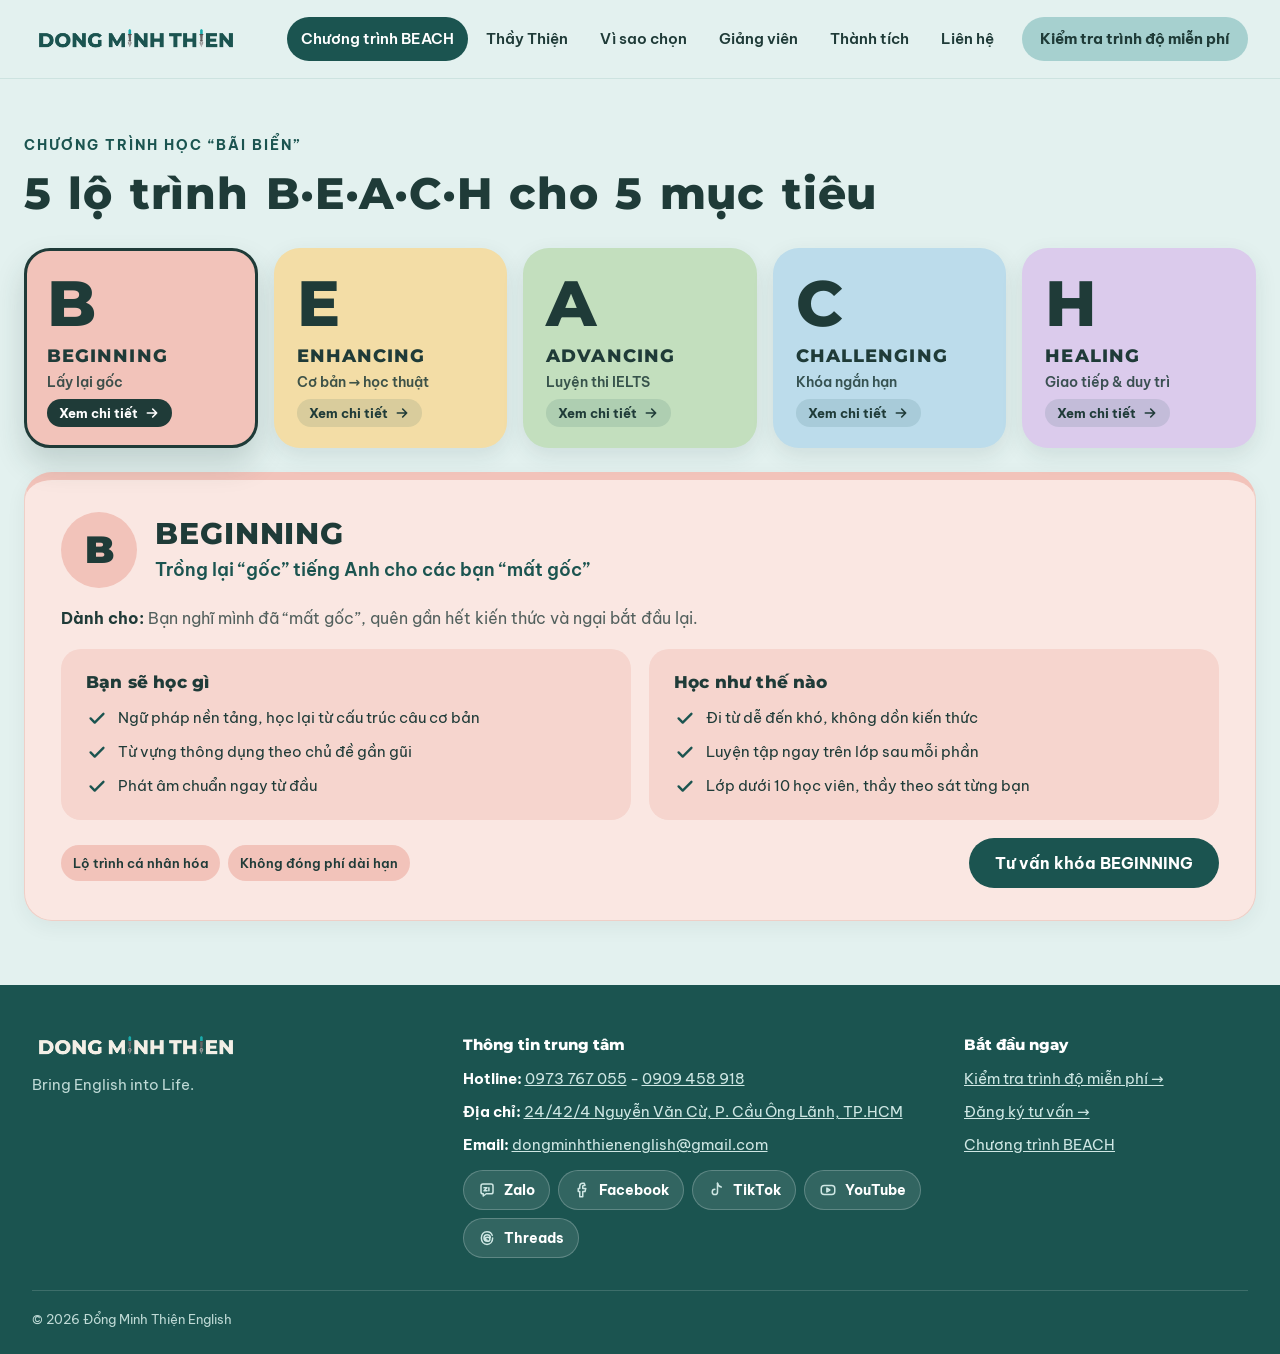
==== beach.html @ 9bae7d64 "Thành tích & Vì sao chọn: 2 màu BEACH (hồng số liệu, tím nội dung) Co-Authored-By: Claude Opus 5.5 <" ====
<!doctype html>
<html lang="vi">
<head>
<meta charset="utf-8">
<meta name="viewport" content="width=device-width, initial-scale=1">
<title>Chương trình BEACH – Đổng Minh Thiện English</title>
<meta name="description" content="5 lộ trình Beginning, Enhancing, Advancing, Challenging, Healing cho 5 mục tiêu học tiếng Anh khác nhau.">
<meta property="og:title" content="Chương trình BEACH – Đổng Minh Thiện English">
<meta property="og:description" content="5 lộ trình Beginning, Enhancing, Advancing, Challenging, Healing cho 5 mục tiêu học tiếng Anh khác nhau.">
<meta property="og:image" content="assets/img/thay-thien.png">
<link rel="icon" href="assets/img/favicon.png">
<link rel="stylesheet" href="assets/css/fonts.css?v=202611261212">
<link rel="stylesheet" href="assets/css/style.css?v=202611261212">
</head>
<body>
<div id="site-header"></div>
<main>
<section class="screen bg-light"><div class="container section" style="width:min(1280px,100% - 48px)">
<div class="section-head"><div><p class="eyebrow">Chương trình học “Bãi Biển”</p><h1 class="page-title">5 lộ trình B·E·A·C·H cho 5 mục tiêu</h1></div></div>
<div class="beach-app" id="beach-app"></div>
</div></section>
</main>
<div id="site-footer"></div>
<script src="assets/js/data.js?v=202611261212"></script>
<script src="assets/js/site.js?v=202611261212"></script>
</body>
</html>
---- assets/css/fonts.css ----
/* Phông chữ lưu ngay trong web (Montserrat + Be Vietnam Pro, có đủ bộ tiếng Việt) */
/* montserrat-vietnamese-700-normal */
@font-face {
  font-family: 'Montserrat';
  font-style: normal;
  font-display: swap;
  font-weight: 700;
  src: url(../fonts/montserrat-vietnamese-700-normal.woff2) format('woff2');
  unicode-range: U+0102-0103,U+0110-0111,U+0128-0129,U+0168-0169,U+01A0-01A1,U+01AF-01B0,U+0300-0301,U+0303-0304,U+0308-0309,U+0323,U+0329,U+1EA0-1EF9,U+20AB;
}
/* montserrat-latin-ext-700-normal */
@font-face {
  font-family: 'Montserrat';
  font-style: normal;
  font-display: swap;
  font-weight: 700;
  src: url(../fonts/montserrat-latin-ext-700-normal.woff2) format('woff2');
  unicode-range: U+0100-02BA,U+02BD-02C5,U+02C7-02CC,U+02CE-02D7,U+02DD-02FF,U+0304,U+0308,U+0329,U+1D00-1DBF,U+1E00-1E9F,U+1EF2-1EFF,U+2020,U+20A0-20AB,U+20AD-20C0,U+2113,U+2C60-2C7F,U+A720-A7FF;
}
/* montserrat-latin-700-normal */
@font-face {
  font-family: 'Montserrat';
  font-style: normal;
  font-display: swap;
  font-weight: 700;
  src: url(../fonts/montserrat-latin-700-normal.woff2) format('woff2');
  unicode-range: U+0000-00FF,U+0131,U+0152-0153,U+02BB-02BC,U+02C6,U+02DA,U+02DC,U+0304,U+0308,U+0329,U+2000-206F,U+20AC,U+2122,U+2191,U+2193,U+2212,U+2215,U+FEFF,U+FFFD;
}
/* montserrat-vietnamese-800-normal */
@font-face {
  font-family: 'Montserrat';
  font-style: normal;
  font-display: swap;
  font-weight: 800;
  src: url(../fonts/montserrat-vietnamese-800-normal.woff2) format('woff2');
  unicode-range: U+0102-0103,U+0110-0111,U+0128-0129,U+0168-0169,U+01A0-01A1,U+01AF-01B0,U+0300-0301,U+0303-0304,U+0308-0309,U+0323,U+0329,U+1EA0-1EF9,U+20AB;
}
/* montserrat-latin-ext-800-normal */
@font-face {
  font-family: 'Montserrat';
  font-style: normal;
  font-display: swap;
  font-weight: 800;
  src: url(../fonts/montserrat-latin-ext-800-normal.woff2) format('woff2');
  unicode-range: U+0100-02BA,U+02BD-02C5,U+02C7-02CC,U+02CE-02D7,U+02DD-02FF,U+0304,U+0308,U+0329,U+1D00-1DBF,U+1E00-1E9F,U+1EF2-1EFF,U+2020,U+20A0-20AB,U+20AD-20C0,U+2113,U+2C60-2C7F,U+A720-A7FF;
}
/* montserrat-latin-800-normal */
@font-face {
  font-family: 'Montserrat';
  font-style: normal;
  font-display: swap;
  font-weight: 800;
  src: url(../fonts/montserrat-latin-800-normal.woff2) format('woff2');
  unicode-range: U+0000-00FF,U+0131,U+0152-0153,U+02BB-02BC,U+02C6,U+02DA,U+02DC,U+0304,U+0308,U+0329,U+2000-206F,U+20AC,U+2122,U+2191,U+2193,U+2212,U+2215,U+FEFF,U+FFFD;
}
/* montserrat-vietnamese-900-normal */
@font-face {
  font-family: 'Montserrat';
  font-style: normal;
  font-display: swap;
  font-weight: 900;
  src: url(../fonts/montserrat-vietnamese-900-normal.woff2) format('woff2');
  unicode-range: U+0102-0103,U+0110-0111,U+0128-0129,U+0168-0169,U+01A0-01A1,U+01AF-01B0,U+0300-0301,U+0303-0304,U+0308-0309,U+0323,U+0329,U+1EA0-1EF9,U+20AB;
}
/* montserrat-latin-ext-900-normal */
@font-face {
  font-family: 'Montserrat';
  font-style: normal;
  font-display: swap;
  font-weight: 900;
  src: url(../fonts/montserrat-latin-ext-900-normal.woff2) format('woff2');
  unicode-range: U+0100-02BA,U+02BD-02C5,U+02C7-02CC,U+02CE-02D7,U+02DD-02FF,U+0304,U+0308,U+0329,U+1D00-1DBF,U+1E00-1E9F,U+1EF2-1EFF,U+2020,U+20A0-20AB,U+20AD-20C0,U+2113,U+2C60-2C7F,U+A720-A7FF;
}
/* montserrat-latin-900-normal */
@font-face {
  font-family: 'Montserrat';
  font-style: normal;
  font-display: swap;
  font-weight: 900;
  src: url(../fonts/montserrat-latin-900-normal.woff2) format('woff2');
  unicode-range: U+0000-00FF,U+0131,U+0152-0153,U+02BB-02BC,U+02C6,U+02DA,U+02DC,U+0304,U+0308,U+0329,U+2000-206F,U+20AC,U+2122,U+2191,U+2193,U+2212,U+2215,U+FEFF,U+FFFD;
}
/* be-vietnam-pro-vietnamese-400-normal */
@font-face {
  font-family: 'Be Vietnam Pro';
  font-style: normal;
  font-display: swap;
  font-weight: 400;
  src: url(../fonts/be-vietnam-pro-vietnamese-400-normal.woff2) format('woff2');
  unicode-range: U+0102-0103,U+0110-0111,U+0128-0129,U+0168-0169,U+01A0-01A1,U+01AF-01B0,U+0300-0301,U+0303-0304,U+0308-0309,U+0323,U+0329,U+1EA0-1EF9,U+20AB;
}
/* be-vietnam-pro-latin-ext-400-normal */
@font-face {
  font-family: 'Be Vietnam Pro';
  font-style: normal;
  font-display: swap;
  font-weight: 400;
  src: url(../fonts/be-vietnam-pro-latin-ext-400-normal.woff2) format('woff2');
  unicode-range: U+0100-02BA,U+02BD-02C5,U+02C7-02CC,U+02CE-02D7,U+02DD-02FF,U+0304,U+0308,U+0329,U+1D00-1DBF,U+1E00-1E9F,U+1EF2-1EFF,U+2020,U+20A0-20AB,U+20AD-20C0,U+2113,U+2C60-2C7F,U+A720-A7FF;
}
/* be-vietnam-pro-latin-400-normal */
@font-face {
  font-family: 'Be Vietnam Pro';
  font-style: normal;
  font-display: swap;
  font-weight: 400;
  src: url(../fonts/be-vietnam-pro-latin-400-normal.woff2) format('woff2');
  unicode-range: U+0000-00FF,U+0131,U+0152-0153,U+02BB-02BC,U+02C6,U+02DA,U+02DC,U+0304,U+0308,U+0329,U+2000-206F,U+20AC,U+2122,U+2191,U+2193,U+2212,U+2215,U+FEFF,U+FFFD;
}
/* be-vietnam-pro-vietnamese-500-normal */
@font-face {
  font-family: 'Be Vietnam Pro';
  font-style: normal;
  font-display: swap;
  font-weight: 500;
  src: url(../fonts/be-vietnam-pro-vietnamese-500-normal.woff2) format('woff2');
  unicode-range: U+0102-0103,U+0110-0111,U+0128-0129,U+0168-0169,U+01A0-01A1,U+01AF-01B0,U+0300-0301,U+0303-0304,U+0308-0309,U+0323,U+0329,U+1EA0-1EF9,U+20AB;
}
/* be-vietnam-pro-latin-ext-500-normal */
@font-face {
  font-family: 'Be Vietnam Pro';
  font-style: normal;
  font-display: swap;
  font-weight: 500;
  src: url(../fonts/be-vietnam-pro-latin-ext-500-normal.woff2) format('woff2');
  unicode-range: U+0100-02BA,U+02BD-02C5,U+02C7-02CC,U+02CE-02D7,U+02DD-02FF,U+0304,U+0308,U+0329,U+1D00-1DBF,U+1E00-1E9F,U+1EF2-1EFF,U+2020,U+20A0-20AB,U+20AD-20C0,U+2113,U+2C60-2C7F,U+A720-A7FF;
}
/* be-vietnam-pro-latin-500-normal */
@font-face {
  font-family: 'Be Vietnam Pro';
  font-style: normal;
  font-display: swap;
  font-weight: 500;
  src: url(../fonts/be-vietnam-pro-latin-500-normal.woff2) format('woff2');
  unicode-range: U+0000-00FF,U+0131,U+0152-0153,U+02BB-02BC,U+02C6,U+02DA,U+02DC,U+0304,U+0308,U+0329,U+2000-206F,U+20AC,U+2122,U+2191,U+2193,U+2212,U+2215,U+FEFF,U+FFFD;
}
/* be-vietnam-pro-vietnamese-600-normal */
@font-face {
  font-family: 'Be Vietnam Pro';
  font-style: normal;
  font-display: swap;
  font-weight: 600;
  src: url(../fonts/be-vietnam-pro-vietnamese-600-normal.woff2) format('woff2');
  unicode-range: U+0102-0103,U+0110-0111,U+0128-0129,U+0168-0169,U+01A0-01A1,U+01AF-01B0,U+0300-0301,U+0303-0304,U+0308-0309,U+0323,U+0329,U+1EA0-1EF9,U+20AB;
}
/* be-vietnam-pro-latin-ext-600-normal */
@font-face {
  font-family: 'Be Vietnam Pro';
  font-style: normal;
  font-display: swap;
  font-weight: 600;
  src: url(../fonts/be-vietnam-pro-latin-ext-600-normal.woff2) format('woff2');
  unicode-range: U+0100-02BA,U+02BD-02C5,U+02C7-02CC,U+02CE-02D7,U+02DD-02FF,U+0304,U+0308,U+0329,U+1D00-1DBF,U+1E00-1E9F,U+1EF2-1EFF,U+2020,U+20A0-20AB,U+20AD-20C0,U+2113,U+2C60-2C7F,U+A720-A7FF;
}
/* be-vietnam-pro-latin-600-normal */
@font-face {
  font-family: 'Be Vietnam Pro';
  font-style: normal;
  font-display: swap;
  font-weight: 600;
  src: url(../fonts/be-vietnam-pro-latin-600-normal.woff2) format('woff2');
  unicode-range: U+0000-00FF,U+0131,U+0152-0153,U+02BB-02BC,U+02C6,U+02DA,U+02DC,U+0304,U+0308,U+0329,U+2000-206F,U+20AC,U+2122,U+2191,U+2193,U+2212,U+2215,U+FEFF,U+FFFD;
}
/* be-vietnam-pro-vietnamese-700-normal */
@font-face {
  font-family: 'Be Vietnam Pro';
  font-style: normal;
  font-display: swap;
  font-weight: 700;
  src: url(../fonts/be-vietnam-pro-vietnamese-700-normal.woff2) format('woff2');
  unicode-range: U+0102-0103,U+0110-0111,U+0128-0129,U+0168-0169,U+01A0-01A1,U+01AF-01B0,U+0300-0301,U+0303-0304,U+0308-0309,U+0323,U+0329,U+1EA0-1EF9,U+20AB;
}
/* be-vietnam-pro-latin-ext-700-normal */
@font-face {
  font-family: 'Be Vietnam Pro';
  font-style: normal;
  font-display: swap;
  font-weight: 700;
  src: url(../fonts/be-vietnam-pro-latin-ext-700-normal.woff2) format('woff2');
  unicode-range: U+0100-02BA,U+02BD-02C5,U+02C7-02CC,U+02CE-02D7,U+02DD-02FF,U+0304,U+0308,U+0329,U+1D00-1DBF,U+1E00-1E9F,U+1EF2-1EFF,U+2020,U+20A0-20AB,U+20AD-20C0,U+2113,U+2C60-2C7F,U+A720-A7FF;
}
/* be-vietnam-pro-latin-700-normal */
@font-face {
  font-family: 'Be Vietnam Pro';
  font-style: normal;
  font-display: swap;
  font-weight: 700;
  src: url(../fonts/be-vietnam-pro-latin-700-normal.woff2) format('woff2');
  unicode-range: U+0000-00FF,U+0131,U+0152-0153,U+02BB-02BC,U+02C6,U+02DA,U+02DC,U+0304,U+0308,U+0329,U+2000-206F,U+20AC,U+2122,U+2191,U+2193,U+2212,U+2215,U+FEFF,U+FFFD;
}
---- assets/css/style.css ----
:root {
  --dark: #1B5450;
  --dark-2: #0F3633;
  --mint: #A6D0CF;
  --mint-2: #BCDDDC;
  --light: #E6F2F1;
  --bg: #E3F1EF;
  --bg-2: #D3E9E6;
  --ink: #1F4542;
  --card: #CBE5E2;
  --card-2: #B8DBD7;
  --muted: #3D5856;
  --line: #A9CFCB;
  --ok: #1E7A4F;
  --no: #B4442F;
  --b: #BFE3E1; --e: #9AD0CD; --a: #6FB5B2; --c: #2F7D79; --h: #1B5450;
  --radius: 24px;
  --head: 'Montserrat', system-ui, sans-serif;
  --body: 'Be Vietnam Pro', system-ui, sans-serif;
}
* { box-sizing: border-box; }
html { scroll-behavior: smooth; }
body { margin: 0; font-family: var(--body); color: var(--ink); background: var(--bg); line-height: 1.55; -webkit-font-smoothing: antialiased; }
img { max-width: 100%; display: block; }
a { color: var(--dark); }
a:hover { color: var(--dark-2); }
h1, h2, h3 { font-family: var(--head); line-height: 1.25; margin: 0; text-wrap: balance; letter-spacing: .01em; }
p { margin: 0; text-wrap: pretty; }
.container { width: min(1440px, 100% - 64px); margin-inline: auto; }
.muted { color: var(--muted); }
.ink { color: var(--ink); }
.eyebrow { font-size: 14px; font-weight: 700; letter-spacing: 2px; text-transform: uppercase; color: var(--dark); margin: 0 0 10px; }
.page-title { font-weight: 800; font-size: clamp(30px, 3.6vw, 44px); letter-spacing: .02em; word-spacing: .06em; line-height: 1.22; }
.ico { width: 22px; height: 22px; flex: 0 0 22px; fill: none; stroke: var(--dark); stroke-width: 2.6; stroke-linecap: round; stroke-linejoin: round; }
:focus-visible { outline: 3px solid var(--dark); outline-offset: 3px; }

/* Buttons */
.btn { display: inline-flex; align-items: center; justify-content: center; min-height: 50px; padding: 0 26px; border-radius: 999px; font-weight: 700; font-size: 16px; text-decoration: none; white-space: nowrap; transition: transform .15s, background .15s; }
.btn:hover { transform: translateY(-2px); }
.btn-dark { background: var(--dark); color: #fff; }
.btn-dark:hover { background: var(--dark-2); color: #fff; }
.btn-outline { background: var(--card); color: var(--ink); box-shadow: inset 0 0 0 2px var(--dark); }
.btn-mint { background: var(--mint); color: var(--ink); }
.btn-row { display: flex; flex-wrap: wrap; gap: 12px; }

/* Header */
.site-header { position: sticky; top: 0; z-index: 50; background: rgba(227,241,239,.94); backdrop-filter: blur(8px); border-bottom: 1px solid #CDE3E0; }
.header-row { min-height: 78px; display: flex; align-items: center; justify-content: space-between; gap: 20px; }
.brand img { height: 26px; width: auto; }
.main-nav { display: flex; align-items: center; gap: 4px; font-size: 15px; font-weight: 600; }
.main-nav a { color: var(--ink); text-decoration: none; padding: 10px 14px; border-radius: 999px; min-height: 44px; display: inline-flex; align-items: center; }
.main-nav a:hover { background: var(--card); }
.main-nav a.active { background: var(--dark); color: #fff; }
.main-nav .nav-cta { margin-left: 10px; min-height: 44px; padding: 0 18px; font-size: 15px; }
.main-nav .nav-cta:hover { background: var(--mint-2); }
.menu-toggle { display: none; width: 48px; height: 48px; border: 0; border-radius: 12px; background: var(--card); cursor: pointer; }
.menu-toggle svg { width: 24px; height: 24px; margin: auto; fill: none; stroke: var(--ink); stroke-width: 2.4; stroke-linecap: round; }

/* Page section that fills the screen on desktop */
.screen { min-height: calc(100vh - 79px); display: flex; }
.section { padding: 56px 0 64px; }
.bg-light { background: var(--bg); }
.section-head { display: flex; flex-wrap: wrap; align-items: flex-end; justify-content: space-between; gap: 20px; margin-bottom: 28px; }

/* Hero */
.hero { display: grid; grid-template-columns: minmax(0, 1.25fr) minmax(0, 1fr); width: 100%; }
.hero-text { padding: 56px 40px 48px max(24px, calc((100vw - 1440px) / 2)); display: flex; flex-direction: column; justify-content: center; gap: 22px; }
.pill { align-self: flex-start; background: var(--card); color: var(--dark); border-radius: 999px; padding: 8px 16px; font-size: 14px; font-weight: 700; }
.hero h1 { font-weight: 800; font-size: clamp(42px, 5.6vw, 72px); line-height: 1.14; letter-spacing: .02em; word-spacing: .06em; }
.hero h1 mark { background: var(--mint); color: var(--dark); border-radius: 16px; padding: 0 14px; }
.hero-sub { font-size: clamp(18px, 1.8vw, 22px); font-weight: 600; }
.hero-lead { font-size: 17px; color: var(--muted); max-width: 580px; }
.stats { display: grid; grid-template-columns: repeat(4, minmax(0, 1fr)); gap: 20px; padding-top: 22px; border-top: 1px solid #C3DEDA; }
.stat { display: flex; flex-direction: column; gap: 4px; }
.stat-value { font-family: var(--head); font-weight: 800; font-size: 32px; color: var(--dark); letter-spacing: .02em; line-height: 1.15; }
.stat-label { font-size: 13px; color: var(--muted); line-height: 1.4; }
.beach-chips { display: flex; flex-wrap: wrap; align-items: center; gap: 10px; font-size: 14px; font-weight: 600; color: var(--muted); }
.beach-chips a { width: 44px; height: 44px; border-radius: 50%; display: flex; align-items: center; justify-content: center; font-family: var(--head); font-weight: 800; font-size: 19px; text-decoration: none; color: var(--ink); }

.photo-panel { position: relative; background: var(--mint); overflow: hidden; min-height: 560px; }
.photo-panel .circle { position: absolute; left: 50%; top: 12%; width: min(460px, 80%); aspect-ratio: 1; transform: translateX(-50%); border-radius: 50%; background: var(--mint-2); }
.photo-panel .person { position: absolute; left: 50%; bottom: 0; transform: translateX(-46%); height: 88%; width: auto; max-width: none; }
.badge { position: absolute; background: var(--card); border-radius: 16px; padding: 12px 16px; box-shadow: 0 12px 28px rgba(27,84,80,.18); display: flex; flex-direction: column; gap: 2px; max-width: 230px; }
.badge strong { font-family: var(--head); font-weight: 800; font-size: 16px; }
.badge span { font-size: 13px; color: var(--muted); line-height: 1.35; }
.badge.tl { left: 24px; top: 40px; } .badge.bl { left: 24px; bottom: 120px; }
.badge.tr { right: 24px; top: 34%; } .badge.br { right: 24px; bottom: 48px; }
.tag-dark { position: absolute; left: 28px; top: 32px; background: var(--dark); color: #fff; border-radius: 999px; padding: 10px 18px; font-family: var(--head); font-weight: 800; font-size: 15px; letter-spacing: 1px; }

/* BEACH colors */
.b-B .letter, .letter.b-B, .beach-chips .b-B { background: var(--b); color: var(--ink); }
.b-E .letter, .letter.b-E, .beach-chips .b-E { background: var(--e); color: var(--ink); }
.b-A .letter, .letter.b-A, .beach-chips .b-A { background: var(--a); color: var(--ink); }
.b-C .letter, .letter.b-C, .beach-chips .b-C { background: var(--c); color: #fff; }
.b-H .letter, .letter.b-H, .beach-chips .b-H { background: var(--h); color: #fff; }

/* BEACH page */
.beach-app { display: grid; grid-template-columns: 420px minmax(0, 1fr); gap: 24px; align-items: start; }
.beach-tabs { display: flex; flex-direction: column; gap: 10px; }
.beach-tab { display: flex; align-items: center; gap: 16px; width: 100%; min-height: 92px; padding: 14px 20px 14px 14px; border: 0; border-radius: 999px; background: var(--card); cursor: pointer; font-family: inherit; text-align: left; transition: background .15s, transform .15s; }
.beach-tab:hover { transform: translateX(4px); }
.beach-tab[aria-selected="true"] { background: var(--dark); transform: translateX(8px); box-shadow: 0 10px 24px rgba(27,84,80,.25); }
.beach-tab[aria-selected="true"] .tab-name { color: #fff; }
.beach-tab[aria-selected="true"] .tab-desc { color: #D5ECEA; }
.letter { width: 56px; height: 56px; flex: 0 0 56px; border-radius: 50%; border: 4px solid #fff; display: flex; align-items: center; justify-content: center; font-family: var(--head); font-weight: 900; font-size: 26px; }
.letter.big { width: 76px; height: 76px; flex-basis: 76px; font-size: 38px; border: 0; }
.tab-text { display: flex; flex-direction: column; gap: 3px; }
.tab-name { font-family: var(--head); font-weight: 800; font-size: 19px; letter-spacing: .5px; color: var(--ink); }
.tab-desc { font-size: 13.5px; line-height: 1.35; color: var(--muted); }
.beach-panel { background: var(--card); border-radius: 28px; padding: 32px 36px; display: flex; flex-direction: column; gap: 18px; box-shadow: 0 14px 36px rgba(27,84,80,.10); }
.panel-head { display: flex; align-items: center; gap: 18px; }
.panel-head h2 { font-weight: 800; font-size: 30px; letter-spacing: .03em; line-height: 1.2; }
.panel-desc { font-size: 18px; font-weight: 600; color: var(--dark); margin-top: 4px; }
.panel-cols { display: grid; grid-template-columns: repeat(2, minmax(0, 1fr)); gap: 18px; }
.panel-box { background: var(--light); border-radius: 20px; padding: 22px 24px; }
.panel-box h3 { font-weight: 800; font-size: 17px; margin-bottom: 14px; }
.checks { margin: 0; padding: 0; list-style: none; display: flex; flex-direction: column; gap: 12px; }
.checks li { display: flex; gap: 10px; font-size: 15px; line-height: 1.45; }
.panel-foot { display: flex; flex-wrap: wrap; align-items: center; justify-content: space-between; gap: 14px; }
.chips { display: flex; flex-wrap: wrap; gap: 8px; font-size: 13px; font-weight: 600; }
.chips span { background: var(--light); border-radius: 999px; padding: 8px 12px; }

/* Teacher page */
.split { display: grid; grid-template-columns: minmax(0, 0.9fr) minmax(0, 1.3fr); width: 100%; }
.split-text { padding: 48px max(24px, calc((100vw - 1440px) / 2)) 48px 56px; display: flex; flex-direction: column; justify-content: center; gap: 20px; }
.split-text h1 { font-weight: 800; font-size: clamp(38px, 4.2vw, 54px); letter-spacing: .02em; word-spacing: .06em; line-height: 1.18; }
.tiles { display: grid; grid-template-columns: repeat(3, minmax(0, 1fr)); gap: 14px; }
.tile { background: var(--card); border-radius: 18px; padding: 18px 20px; }
.tile b { display: block; font-family: var(--head); font-weight: 800; font-size: 30px; color: var(--dark); letter-spacing: .02em; line-height: 1.15; }
.tile span { font-size: 13px; color: var(--muted); }
.checks.two { display: grid; grid-template-columns: repeat(2, minmax(0, 1fr)); gap: 12px 28px; }

/* Why page */
.why-grid { display: grid; grid-template-columns: 360px minmax(0, 1fr) 400px; gap: 24px; align-items: start; }
.stat-cards { display: grid; grid-template-columns: repeat(2, minmax(0, 1fr)); gap: 14px; }
.stat-cards .stat { background: var(--card); border-radius: 20px; padding: 20px; gap: 8px; }
.stat-cards .stat-value { align-self: flex-start; background: var(--mint); border-radius: 12px; padding: 2px 14px; font-size: 28px; }
.stat-cards .stat-label { font-size: 13.5px; }
.card { background: var(--card); border-radius: var(--radius); padding: 28px 30px; }
.card-title { font-family: var(--head); font-weight: 900; font-size: 20px; }
.scl { margin: 18px 0 0; padding: 0; list-style: none; display: flex; flex-direction: column; gap: 18px; }
.scl li { display: flex; gap: 14px; }
.num { flex: 0 0 36px; height: 36px; border-radius: 50%; background: var(--mint); color: var(--dark); display: flex; align-items: center; justify-content: center; font-family: var(--head); font-weight: 900; }
.scl h3 { font-weight: 800; font-size: 17px; margin-bottom: 4px; }
.scl p { font-size: 14.5px; color: var(--muted); }
.compare { width: 100%; border-collapse: collapse; }
.compare caption { text-align: left; font-family: var(--head); font-weight: 900; font-size: 20px; padding-bottom: 6px; }
.compare th, .compare td { padding: 13px 0; border-bottom: 1px solid var(--line); }
.compare th { text-align: left; font-weight: 500; font-size: 15px; }
.compare td { text-align: right; }
.compare td svg { width: 24px; height: 24px; display: inline-block; vertical-align: middle; fill: none; stroke-width: 2.6; stroke-linecap: round; stroke-linejoin: round; }
.compare .yes svg { stroke: var(--ok); } .compare .no svg { stroke: var(--no); }
.compare .val { font-family: var(--head); font-weight: 900; font-size: 18px; color: var(--dark); }
.sr { position: absolute; width: 1px; height: 1px; overflow: hidden; clip: rect(0 0 0 0); white-space: nowrap; }

/* Teachers page */
.teachers { display: grid; grid-template-columns: minmax(0, 1.45fr) minmax(0, 1fr); gap: 24px; }
.teacher { background: var(--card); border-radius: 28px; overflow: hidden; display: flex; }
.teacher-photo { flex: 0 0 280px; position: relative; background: var(--mint); min-height: 460px; overflow: hidden; }
.teacher-photo img { position: absolute; left: 50%; bottom: 0; transform: translateX(-46%); height: 95%; width: auto; max-width: none; }
.teacher-body { padding: 30px 32px; display: flex; flex-direction: column; gap: 14px; }
.teacher-body h2 { font-weight: 800; font-size: 28px; letter-spacing: .02em; line-height: 1.2; }
.role { align-self: flex-start; border-radius: 999px; padding: 6px 14px; font-size: 13px; font-weight: 700; }
.role.main { background: var(--dark); color: #fff; } .role.sub { background: var(--light); color: var(--dark); }
.teacher.simple { flex-direction: column; padding: 30px 32px; gap: 14px; }
.avatar-lg { width: 132px; height: 132px; border-radius: 50%; background: var(--mint); display: flex; align-items: center; justify-content: center; font-family: var(--head); font-weight: 900; font-size: 40px; color: var(--dark); }

/* Students */
.highlights { display: flex; flex-wrap: wrap; gap: 12px; }
.highlight { display: flex; align-items: center; gap: 12px; background: var(--card); border-radius: 18px; padding: 12px 18px; }
.highlight b { font-family: var(--head); font-weight: 900; font-size: 30px; color: var(--dark); }
.highlight span { font-size: 13.5px; color: var(--muted); max-width: 190px; line-height: 1.35; }
.students { margin: 0; padding: 0; list-style: none; display: grid; grid-template-columns: repeat(5, minmax(0, 1fr)); gap: 18px; }
.student { background: var(--card); border-radius: 22px; padding: 20px; display: flex; flex-direction: column; gap: 8px; box-shadow: 0 8px 22px rgba(27,84,80,.08); }
.student-top { display: flex; align-items: center; justify-content: space-between; margin-bottom: 6px; }
.avatar { width: 46px; height: 46px; border-radius: 50%; background: var(--light); color: var(--dark); display: flex; align-items: center; justify-content: center; font-family: var(--head); font-weight: 800; font-size: 15px; }
.score { background: var(--dark); color: #fff; border-radius: 12px; padding: 4px 12px; font-family: var(--head); font-weight: 900; font-size: 24px; display: flex; align-items: baseline; gap: 6px; }
.score small { font-size: 11px; letter-spacing: 1px; font-weight: 700; opacity: .8; }
.student h3 { font-weight: 800; font-size: 16.5px; line-height: 1.25; }
.student p { font-size: 13.5px; color: var(--muted); line-height: 1.4; }

/* Contact */
.contact { display: grid; grid-template-columns: minmax(0, 1fr) minmax(0, 0.9fr); width: 100%; }
.contact-info { padding: 48px 56px 48px max(24px, calc((100vw - 1440px) / 2)); display: flex; flex-direction: column; justify-content: center; gap: 26px; }
.contact-list { margin: 0; padding: 0; list-style: none; display: flex; flex-direction: column; gap: 20px; font-style: normal; }
.contact-list li { display: flex; align-items: center; gap: 16px; }
.contact-ico { flex: 0 0 48px; height: 48px; border-radius: 14px; background: var(--card); box-shadow: 0 6px 16px rgba(27,84,80,.10); display: flex; align-items: center; justify-content: center; }
.contact-ico svg { width: 24px; height: 24px; fill: none; stroke: var(--dark); stroke-width: 2; stroke-linecap: round; stroke-linejoin: round; }
.contact-label { font-size: 13px; font-weight: 700; letter-spacing: 1px; text-transform: uppercase; color: var(--muted); }
.contact-value { font-size: 17px; font-weight: 600; }
.contact-value a { color: var(--ink); }
.contact-cta { background: var(--dark); color: #fff; padding: 48px max(24px, calc((100vw - 1440px) / 2)) 48px 56px; display: flex; flex-direction: column; justify-content: center; gap: 18px; }
.slogan { font-family: var(--head); font-weight: 800; font-size: 38px; line-height: 1.18; letter-spacing: .02em; }
.skills { display: flex; flex-wrap: wrap; gap: 8px; }
.skills span { background: rgba(255,255,255,.14); border-radius: 999px; padding: 7px 14px; font-size: 13.5px; font-weight: 600; }
.cta-card { border-radius: 22px; padding: 22px 24px; display: flex; flex-wrap: wrap; align-items: center; justify-content: space-between; gap: 16px; color: var(--ink); }
.cta-card.white { background: var(--card); } .cta-card.mint { background: var(--mint); }
.cta-card strong { font-family: var(--head); font-weight: 800; font-size: 19px; display: block; }
.cta-card span { font-size: 14px; color: var(--muted); }

/* Footer */
.site-footer { background: var(--bg-2); border-top: 1px solid #C3DEDA; padding: 48px 0 24px; font-size: 15px; }
.footer-grid { display: grid; grid-template-columns: 1.1fr 1.3fr 0.8fr; gap: 40px; }
.footer-logo { height: 26px; width: auto; margin-bottom: 14px; }
.site-footer address, .footer-links { font-style: normal; display: flex; flex-direction: column; gap: 10px; }
.site-footer strong { font-family: var(--head); font-weight: 800; }
.copyright { margin-top: 32px; padding-top: 18px; border-top: 1px solid #C3DEDA; font-size: 13px; color: var(--muted); }

/* ---------- Responsive ---------- */
@media (max-width: 1180px) {
  .main-nav { display: none; position: absolute; left: 0; right: 0; top: 100%; background: var(--bg); flex-direction: column; align-items: stretch; padding: 12px 24px 20px; border-bottom: 1px solid var(--line); box-shadow: 0 12px 24px rgba(0,0,0,.06); }
  .main-nav.open { display: flex; }
  .main-nav .nav-cta { margin: 8px 0 0; }
  .menu-toggle { display: flex; }
  .why-grid { grid-template-columns: 1fr 1fr; }
  .why-grid .stat-cards { grid-column: 1 / -1; grid-template-columns: repeat(4, minmax(0, 1fr)); }
  .students { grid-template-columns: repeat(3, minmax(0, 1fr)); }
}
@media (max-width: 900px) {
  .screen { min-height: 0; }
  .hero, .split, .contact { grid-template-columns: 1fr; }
  .hero-text, .split-text, .contact-info, .contact-cta { padding: 40px 24px; }
  .photo-panel { min-height: 480px; }
  .split .photo-panel { order: -1; }
  .stats { grid-template-columns: repeat(2, minmax(0, 1fr)); }
  .beach-app { grid-template-columns: 1fr; }
  .beach-tabs { flex-direction: row; overflow-x: auto; padding-bottom: 6px; }
  .beach-tab { flex: 0 0 auto; width: auto; min-height: 64px; padding: 8px 18px 8px 8px; }
  .beach-tab:hover, .beach-tab[aria-selected="true"] { transform: none; }
  .tab-desc { display: none; }
  .panel-cols, .checks.two, .teachers, .why-grid { grid-template-columns: 1fr; }
  .why-grid .stat-cards { grid-template-columns: repeat(2, minmax(0, 1fr)); }
  .teacher { flex-direction: column; }
  .teacher-photo { flex-basis: auto; min-height: 380px; }
  .footer-grid { grid-template-columns: 1fr; }
  .students { grid-template-columns: repeat(2, minmax(0, 1fr)); }
}
@media (max-width: 520px) {
  .badge { display: none; }
  .badge.tl { display: flex; }
  .tiles { grid-template-columns: 1fr 1fr 1fr; gap: 8px; }
  .tile b { font-size: 24px; }
  .beach-panel { padding: 24px 20px; }
  .students { grid-template-columns: 1fr; }
  .slogan { font-size: 32px; }
}
@media (prefers-reduced-motion: reduce) { * { transition: none !important; scroll-behavior: auto !important; } }
.contact-value, .site-footer address, .site-footer a { overflow-wrap: anywhere; }

/* Nền xanh nhạt có điểm nhấn nhẹ */
.hero-text, .split-text, .contact-info { background: radial-gradient(circle at 15% 20%, rgba(255,255,255,.65), rgba(255,255,255,0) 45%), var(--bg); }
.student, .beach-tab, .card, .highlight, .stat-cards .stat, .teacher { box-shadow: 0 8px 22px rgba(27,84,80,.08); }

/* ---------- BEACH: 5 khối màu ---------- */
:root { --cB: #F2C3BA; --cE: #F3DDA6; --cA: #C3DFBE; --cC: #BCDCEB; --cH: #DBCBEC; }
.b-B .letter, .letter.b-B, .beach-chips .b-B { background: var(--cB); color: var(--ink); }
.b-E .letter, .letter.b-E, .beach-chips .b-E { background: var(--cE); color: var(--ink); }
.b-A .letter, .letter.b-A, .beach-chips .b-A { background: var(--cA); color: var(--ink); }
.b-C .letter, .letter.b-C, .beach-chips .b-C { background: var(--cC); color: var(--ink); }
.b-H .letter, .letter.b-H, .beach-chips .b-H { background: var(--cH); color: var(--ink); }
.beach-app { display: flex; flex-direction: column; gap: 24px; }
.beach-cards { display: grid; grid-template-columns: repeat(5, minmax(0, 1fr)); gap: 16px; }
.beach-card { position: relative; display: flex; flex-direction: column; align-items: flex-start; gap: 6px; min-height: 190px; padding: 20px 20px 18px; border: 3px solid transparent; border-radius: 26px; cursor: pointer; font-family: inherit; text-align: left; color: var(--ink); box-shadow: 0 10px 24px rgba(27,84,80,.12); transition: transform .18s, box-shadow .18s, border-color .18s; }
.beach-card.b-B { background: var(--cB); } .beach-card.b-E { background: var(--cE); } .beach-card.b-A { background: var(--cA); } .beach-card.b-C { background: var(--cC); } .beach-card.b-H { background: var(--cH); }
.beach-card:hover { transform: translateY(-6px); box-shadow: 0 18px 32px rgba(27,84,80,.20); }
.beach-card[aria-selected="true"] { border-color: var(--ink); transform: translateY(-6px); box-shadow: 0 18px 32px rgba(27,84,80,.25); }
.bc-letter { font-family: var(--head); font-weight: 800; font-size: 64px; line-height: 1; }
.bc-name { font-family: var(--head); font-weight: 800; font-size: 18px; letter-spacing: .06em; margin-top: 4px; }
.bc-short { font-size: 14px; font-weight: 600; opacity: .85; }
.bc-more { margin-top: auto; display: inline-flex; align-items: center; gap: 6px; background: rgba(255,255,255,.75); border-radius: 999px; padding: 6px 12px; font-size: 13px; font-weight: 700; }
.bc-more svg { width: 16px; height: 16px; fill: none; stroke: currentColor; stroke-width: 2.4; stroke-linecap: round; stroke-linejoin: round; }
.beach-card[aria-selected="true"] .bc-more { background: var(--ink); color: #fff; }
.beach-panel { border-top: 8px solid var(--mint); }
.beach-panel.p-B { border-top-color: var(--cB); } .beach-panel.p-E { border-top-color: var(--cE); } .beach-panel.p-A { border-top-color: var(--cA); } .beach-panel.p-C { border-top-color: var(--cC); } .beach-panel.p-H { border-top-color: var(--cH); }

/* ---------- Thầy Thiện: các ô thông tin đều nhau ---------- */
.cred-grid { margin: 0; padding: 0; list-style: none; display: grid; grid-template-columns: repeat(2, minmax(0, 1fr)); grid-auto-rows: 1fr; gap: 12px; }
.cred-grid li { display: flex; align-items: center; gap: 14px; background: var(--card); border-radius: 16px; padding: 16px 20px; font-size: 17.5px; font-weight: 500; line-height: 1.45; box-shadow: 0 6px 16px rgba(27,84,80,.07); }

/* ---------- Thành tích: 4 con số ---------- */
.highlights[data-stats] { display: grid; grid-template-columns: repeat(4, minmax(0, 1fr)); gap: 14px; margin: -8px 0 26px; }
.highlights .stat { flex-direction: row; align-items: center; gap: 14px; background: var(--card); border-radius: 18px; padding: 14px 18px; box-shadow: 0 8px 22px rgba(27,84,80,.08); }
.highlights .stat-value { font-size: 28px; flex: 0 0 auto; }
.highlights .stat-label { font-size: 13.5px; }

/* ---------- Mạng xã hội ---------- */
.socials { display: flex; flex-wrap: wrap; gap: 8px; margin-top: 4px; }
.socials a { display: inline-flex; align-items: center; gap: 8px; min-height: 40px; padding: 0 14px; border-radius: 999px; background: var(--card); color: var(--ink); text-decoration: none; font-weight: 600; font-size: 14px; }
.socials a:hover { background: var(--mint); }
.socials svg { width: 18px; height: 18px; fill: none; stroke: var(--dark); stroke-width: 2; stroke-linecap: round; stroke-linejoin: round; }
.socials.big a { background: var(--light); min-height: 44px; font-size: 15px; }

/* ---------- Trang đăng ký (form nhúng) ---------- */
.form-page { display: grid; grid-template-columns: minmax(0, .8fr) minmax(0, 1.2fr); gap: 40px; align-items: start; }
.form-intro { display: flex; flex-direction: column; gap: 18px; position: sticky; top: 110px; }
.form-intro .btn { align-self: flex-start; }
.contact-mini { margin: 0; padding: 0; list-style: none; display: flex; flex-direction: column; gap: 8px; font-size: 15px; }
.contact-mini a { color: var(--ink); }
.form-card { background: var(--card); border-radius: 28px; padding: 28px 30px; box-shadow: 0 14px 36px rgba(27,84,80,.10); min-height: 420px; }
.form-card iframe { display: block; border: 0; }

@media (max-width: 1180px) {
  .beach-cards { grid-template-columns: repeat(3, minmax(0, 1fr)); }
  .highlights[data-stats] { grid-template-columns: repeat(2, minmax(0, 1fr)); }
}
@media (max-width: 900px) {
  .form-page { grid-template-columns: 1fr; }
  .form-intro { position: static; }
  .cred-grid { grid-template-columns: 1fr; grid-auto-rows: auto; }
}
@media (max-width: 520px) {
  .beach-cards { grid-template-columns: repeat(2, minmax(0, 1fr)); }
  .beach-card { min-height: 160px; padding: 16px; }
  .bc-letter { font-size: 48px; }
  .highlights[data-stats] { grid-template-columns: 1fr; }
  .form-card { padding: 18px 14px; }
}

/* ---------- Trang form toàn màn hình (mở ở tab mới) ---------- */
.form-full { margin: 0; height: 100vh; overflow: hidden; background: var(--bg); }
.form-bar { position: fixed; top: 0; left: 0; right: 0; height: 64px; display: flex; align-items: center; justify-content: space-between; gap: 16px; padding: 0 24px; background: rgba(227,241,239,.96); border-bottom: 1px solid #CDE3E0; z-index: 2; }
.form-bar img { height: 24px; width: auto; }
.form-bar-title { font-family: var(--head); font-weight: 800; font-size: 16px; letter-spacing: .02em; }
.form-bar a.back { font-weight: 600; font-size: 15px; color: var(--ink); text-decoration: none; padding: 10px 14px; border-radius: 999px; background: var(--card); }
.form-frame { position: fixed; top: 64px; left: 0; right: 0; bottom: 0; }
.form-frame iframe { width: 100%; height: 100%; border: 0; display: block; }
@media (max-width: 640px) { .form-bar-title { display: none; } }

/* ---------- Vì sao chọn: phóng to ---------- */
.container.wide { width: min(1440px, 100% - 64px); }
.why-grid { grid-template-columns: 440px minmax(0, 1fr) 430px; gap: 26px; }
.why-grid .stat-cards { gap: 18px; }
.why-grid .stat-cards .stat { padding: 24px 22px; gap: 12px; min-height: 190px; }
.why-grid .stat-cards .stat-value { font-size: 38px; padding: 4px 16px; }
.why-grid .stat-cards .stat-label { font-size: 16px; line-height: 1.45; }
.why-grid .card { padding: 34px 36px; }
.why-grid .card-title { font-size: 24px; }
.why-grid .card > .muted { font-size: 16px !important; }
.why-grid .scl { gap: 24px; margin-top: 24px; }
.why-grid .num { flex-basis: 44px; height: 44px; font-size: 18px; }
.why-grid .scl h3 { font-size: 20px; margin-bottom: 6px; }
.why-grid .scl p { font-size: 16.5px; line-height: 1.6; }
.why-grid .compare caption { font-size: 24px; padding-bottom: 10px; }
.why-grid .compare th { font-size: 17.5px; }
.why-grid .compare th, .why-grid .compare td { padding: 17px 0; }
.why-grid .compare td svg { width: 28px; height: 28px; }
.why-grid .compare .val { font-size: 22px; }
@media (max-width: 1180px) { .why-grid { grid-template-columns: 1fr 1fr; } .why-grid .stat-cards .stat { min-height: 0; } }
@media (max-width: 900px) { .why-grid { grid-template-columns: 1fr; } }

/* ---------- Vì sao chọn: các khung lấp đầy màn hình ---------- */
@media (min-width: 1181px) {
  .why-page { display: flex; flex-direction: column; padding-bottom: 48px; }
  .why-page .section-head { margin-bottom: 24px; }
  .why-page .why-grid { flex: 1 1 auto; align-items: stretch; }
  .why-page .stat-cards { grid-template-rows: 1fr 1fr; height: 100%; }
  .why-page .stat-cards .stat { justify-content: center; min-height: 0; }
  .why-page .stat-cards .stat-value { font-size: 44px; }
  .why-page .stat-cards .stat-label { font-size: 17px; }
  .why-page .card { display: flex; flex-direction: column; }
  .why-page .scl { flex: 1 1 auto; justify-content: space-evenly; }
  .why-page .scl h3 { font-size: 21px; }
  .why-page .scl p { font-size: 17.5px; }
  .why-page .compare { height: 100%; }
  .why-page .compare th { font-size: 18.5px; }
}

/* Vì sao chọn: ô số liệu ôm sát nội dung */
@media (min-width: 1181px) {
  .why-page .stat-cards { height: auto; grid-template-rows: none; align-content: start; align-self: start; }
  .why-page .stat-cards .stat { justify-content: flex-start; min-height: 0; padding: 22px 22px 24px; gap: 10px; }
}
.why-grid .stat-cards .stat { min-height: 0; }

/* Nút mạng xã hội nổi rõ trên nền */
.socials a, .socials.big a { background: var(--mint); color: var(--ink); border: 1px solid #8FC2C0; box-shadow: 0 4px 12px rgba(27,84,80,.14); font-weight: 700; transition: background .15s, color .15s, transform .15s; }
.socials a:hover, .socials.big a:hover { background: var(--dark); color: #fff; transform: translateY(-2px); }
.socials a:hover svg { stroke: #fff; }

/* =========================================================
   BỘ MÀU ĐỒNG BỘ (thay khung trắng): mint · mint đậm · xanh đậm
   ========================================================= */
.card, .student, .teacher, .cred-grid li, .tile, .beach-panel, .highlight { background: var(--card); box-shadow: 0 10px 26px rgba(27,84,80,.10); }
.panel-box, .chips span, .avatar, .socials.big a { background: var(--card-2); }
.student .avatar { background: var(--card-2); }

/* Khung nhấn: xanh đậm, chữ sáng */
.stat-cards .stat, .highlights .stat { background: var(--dark); box-shadow: 0 12px 28px rgba(27,84,80,.22); }
.stat-cards .stat .stat-value, .highlights .stat .stat-value { background: var(--mint); color: var(--dark); border-radius: 12px; padding: 2px 14px; align-self: flex-start; }
.stat-cards .stat .stat-label, .highlights .stat .stat-label { color: #D5ECEA; }

/* Thẻ thành tích trên ảnh thầy Thiện */
.badge { background: var(--dark); box-shadow: 0 12px 28px rgba(15,54,51,.28); }
.badge strong { color: #fff; }
.badge span { color: #CFE7E4; }

/* Số thứ tự & bảng so sánh */
.num { background: var(--dark); color: #fff; }
.compare th, .compare td { border-bottom-color: var(--line); }

/* Thẻ giảng viên */
.teacher.simple .avatar-lg { background: var(--mint); }
.role.sub { background: var(--card-2); }

/* Ô liên hệ & trang liên hệ */
.contact-ico { background: var(--card); }
.cta-card.white { background: var(--card); }

/* Nút "Xem chi tiết" trên khối BEACH */
.bc-more { background: rgba(27,84,80,.14); }

/* Viền ô BEACH theo màu khóa */
.beach-panel { border-top-width: 8px; }
@media (min-width: 1181px) { .why-grid { grid-template-columns: minmax(300px, .9fr) minmax(0, 1.3fr) minmax(320px, 1fr); } }

/* =========================================================
   BỘ MÀU "BIỂN & CÁT" – nền cát dịu, khung xanh biển nhạt,
   điểm nhấn xanh đậm thương hiệu. (Ghi đè các phần màu ở trên)
   ========================================================= */
:root {
  --bg: #F3EFE6;          /* nền cát nhạt */
  --bg-2: #EAE3D5;
  --card: #E2ECE9;        /* khung xanh biển nhạt */
  --card-2: #F3EFE6;      /* ô bên trong khung: màu cát */
  --card-line: #CFDDD9;
  --ink: #1F3B38;
  --muted: #52605D;
  --line: #CFDDD9;
  --sea1: #D3E8E5; --sea2: #AED6D2; --sea3: #84BFBA; --sea4: #4C928D; --sea5: #1B5450;
}
body { background: var(--bg); }
.site-header { background: rgba(243,239,230,.95); border-bottom: 1px solid #E2DACA; }
.main-nav a:hover { background: var(--card); }
.menu-toggle { background: var(--card); }
.hero-text, .split-text, .contact-info { background: var(--bg); }

/* Khung nội dung */
.card, .student, .teacher, .cred-grid li, .tile, .beach-panel, .highlight, .teacher.simple {
  background: var(--card); border: 1px solid var(--card-line); box-shadow: 0 6px 20px rgba(31,59,56,.06);
}
.panel-box, .chips span, .avatar, .role.sub { background: var(--card-2); }
.panel-box { border: 1px solid #E4DCCB; }
.compare th, .compare td { border-bottom-color: var(--card-line); }
.btn-outline { background: transparent; }
.btn-outline:hover { background: var(--card); }

/* Khung nhấn xanh đậm */
.stat-cards .stat, .highlights .stat { background: var(--sea5); border: 0; box-shadow: 0 10px 24px rgba(27,84,80,.18); }
.stat-cards .stat .stat-value, .highlights .stat .stat-value { background: var(--sea2); color: var(--sea5); }
.stat-cards .stat .stat-label, .highlights .stat .stat-label { color: #DCEDEA; }
.badge { background: var(--sea5); }

/* BEACH: dải xanh biển nhạt → đậm (như brochure) */
.beach-card.b-B { background: var(--sea1); } .beach-card.b-E { background: var(--sea2); } .beach-card.b-A { background: var(--sea3); }
.beach-card.b-C { background: var(--sea4); color: #fff; } .beach-card.b-H { background: var(--sea5); color: #fff; }
.beach-card { border: 2px solid transparent; box-shadow: 0 8px 22px rgba(31,59,56,.10); }
.beach-card[aria-selected="true"] { border-color: var(--ink); box-shadow: 0 16px 30px rgba(31,59,56,.18); }
.beach-card.b-C[aria-selected="true"], .beach-card.b-H[aria-selected="true"] { border-color: #F3EFE6; }
.beach-card .bc-more { background: rgba(27,84,80,.12); color: var(--ink); }
.beach-card.b-C .bc-more, .beach-card.b-H .bc-more { background: rgba(255,255,255,.18); color: #fff; }
.beach-card[aria-selected="true"] .bc-more { background: var(--ink); color: #fff; }
.beach-card.b-C[aria-selected="true"] .bc-more, .beach-card.b-H[aria-selected="true"] .bc-more { background: #F3EFE6; color: var(--sea5); }
.b-B .letter, .letter.b-B, .beach-chips .b-B { background: var(--sea1); color: var(--ink); }
.b-E .letter, .letter.b-E, .beach-chips .b-E { background: var(--sea2); color: var(--ink); }
.b-A .letter, .letter.b-A, .beach-chips .b-A { background: var(--sea3); color: var(--ink); }
.b-C .letter, .letter.b-C, .beach-chips .b-C { background: var(--sea4); color: #fff; }
.b-H .letter, .letter.b-H, .beach-chips .b-H { background: var(--sea5); color: #fff; }
.beach-panel.p-B { border-top-color: var(--sea1); } .beach-panel.p-E { border-top-color: var(--sea2); } .beach-panel.p-A { border-top-color: var(--sea3); }
.beach-panel.p-C { border-top-color: var(--sea4); } .beach-panel.p-H { border-top-color: var(--sea5); }

/* Chân trang xanh đậm làm điểm neo */
.site-footer { background: var(--sea5); color: #DCEDEA; border-top: 0; }
.site-footer strong, .site-footer b { color: #fff; }
.site-footer a { color: #CFE7E4; }
.site-footer a:hover { color: #fff; }
.site-footer .muted { color: #BFDAD6; }
.copyright { border-top-color: rgba(255,255,255,.15); color: #BFDAD6; }
.site-footer .socials a { background: rgba(255,255,255,.10); border-color: rgba(255,255,255,.22); color: #fff; box-shadow: none; }
.site-footer .socials svg { stroke: #CFE7E4; }
.site-footer .socials a:hover { background: var(--sea2); color: var(--sea5); }
.site-footer .socials a:hover svg { stroke: var(--sea5); }

/* Mạng xã hội trong trang liên hệ */
.socials.big a { background: var(--card); border: 1px solid var(--card-line); box-shadow: 0 4px 12px rgba(31,59,56,.06); }
.contact-ico { background: var(--card); border: 1px solid var(--card-line); }

@media (max-width: 1180px) { .main-nav { background: var(--bg); } }

/* =========================================================
   MÀU PHỐI THÊM cho trang Vì sao chọn & Thành tích
   xanh đậm · đất nung · xanh đại dương · vàng cát
   ========================================================= */
:root {
  --teal: #1B5450;  --teal-soft: #AED6D2;
  --coral: #B4553F; --coral-soft: #F4CFC3; --coral-tint: #F5E3DB;
  --ocean: #2F6E8F; --ocean-soft: #C3DFEE; --ocean-tint: #DDEBF2;
  --gold: #E2B34E;  --gold-soft: #FFF1CC;  --gold-tint: #F7EBCD; --gold-ink: #3D2C08; --gold-dark: #8E6411;
}
/* 4 ô số liệu: mỗi ô một màu (8.5 · 70% · 10+ · 80%) */
.stat-cards .stat:nth-child(1), .highlights .stat:nth-child(1) { background: var(--teal); }
.stat-cards .stat:nth-child(2), .highlights .stat:nth-child(2) { background: var(--coral); }
.stat-cards .stat:nth-child(3), .highlights .stat:nth-child(3) { background: var(--ocean); }
.stat-cards .stat:nth-child(4), .highlights .stat:nth-child(4) { background: var(--gold); }
.stat-cards .stat:nth-child(1) .stat-value, .highlights .stat:nth-child(1) .stat-value { background: var(--teal-soft); color: var(--teal); }
.stat-cards .stat:nth-child(2) .stat-value, .highlights .stat:nth-child(2) .stat-value { background: var(--coral-soft); color: #7A3121; }
.stat-cards .stat:nth-child(3) .stat-value, .highlights .stat:nth-child(3) .stat-value { background: var(--ocean-soft); color: #1C4A62; }
.stat-cards .stat:nth-child(4) .stat-value, .highlights .stat:nth-child(4) .stat-value { background: var(--gold-soft); color: var(--gold-ink); }
.stat-cards .stat:nth-child(1) .stat-label, .highlights .stat:nth-child(1) .stat-label,
.stat-cards .stat:nth-child(2) .stat-label, .highlights .stat:nth-child(2) .stat-label,
.stat-cards .stat:nth-child(3) .stat-label, .highlights .stat:nth-child(3) .stat-label { color: #F6F1E8; }
.stat-cards .stat:nth-child(4) .stat-label, .highlights .stat:nth-child(4) .stat-label { color: var(--gold-ink); }

/* Vì sao chọn: hai khung có màu riêng */
.why-grid .card:nth-of-type(2) { background: var(--coral-tint); border-color: #EBCFC3; }
.why-grid .card:nth-of-type(3) { background: var(--ocean-tint); border-color: #C9DDE8; }
.why-grid .card:nth-of-type(2) .scl li:nth-child(1) .num { background: var(--teal); color: #fff; }
.why-grid .card:nth-of-type(2) .scl li:nth-child(2) .num { background: var(--coral); color: #fff; }
.why-grid .card:nth-of-type(2) .scl li:nth-child(3) .num { background: var(--gold); color: var(--gold-ink); }
.why-grid .card:nth-of-type(3) .compare th, .why-grid .card:nth-of-type(3) .compare td { border-bottom-color: #C2D8E3; }
.why-grid .card:nth-of-type(3) .compare .val { color: var(--ocean); }

/* Thành tích: màu thẻ theo điểm IELTS */
.student.s80 { background: var(--gold-tint); border-color: #EBDAB0; }
.student.s75 { background: var(--coral-tint); border-color: #EBCFC3; }
.student.s70 { background: var(--ocean-tint); border-color: #C9DDE8; }
.student.s80 .score { background: var(--gold-dark); }
.student.s75 .score { background: var(--coral); }
.student.s70 .score { background: var(--ocean); }
.student.s80 .avatar { background: #F0DCA6; color: var(--gold-ink); }
.student.s75 .avatar { background: #EEC6B8; color: #7A3121; }
.student.s70 .avatar { background: #BFD8E6; color: #1C4A62; }

/* BEACH: trở lại bộ màu pastel ban đầu (hồng · vàng · xanh lá · xanh dương · tím) */
.beach-card.b-B { background: var(--cB); } .beach-card.b-E { background: var(--cE); } .beach-card.b-A { background: var(--cA); }
.beach-card.b-C { background: var(--cC); color: var(--ink); } .beach-card.b-H { background: var(--cH); color: var(--ink); }
.beach-card.b-C .bc-more, .beach-card.b-H .bc-more { background: rgba(27,84,80,.12); color: var(--ink); }
.beach-card.b-C[aria-selected="true"], .beach-card.b-H[aria-selected="true"] { border-color: var(--ink); }
.beach-card.b-C[aria-selected="true"] .bc-more, .beach-card.b-H[aria-selected="true"] .bc-more { background: var(--ink); color: #fff; }
.b-B .letter, .letter.b-B, .beach-chips .b-B { background: var(--cB); color: var(--ink); }
.b-E .letter, .letter.b-E, .beach-chips .b-E { background: var(--cE); color: var(--ink); }
.b-A .letter, .letter.b-A, .beach-chips .b-A { background: var(--cA); color: var(--ink); }
.b-C .letter, .letter.b-C, .beach-chips .b-C { background: var(--cC); color: var(--ink); }
.b-H .letter, .letter.b-H, .beach-chips .b-H { background: var(--cH); color: var(--ink); }
.beach-panel.p-B { border-top-color: var(--cB); } .beach-panel.p-E { border-top-color: var(--cE); } .beach-panel.p-A { border-top-color: var(--cA); }
.beach-panel.p-C { border-top-color: var(--cC); } .beach-panel.p-H { border-top-color: var(--cH); }
.beach-panel { border-top-width: 8px; border-top-style: solid; }

/* =========================================================
   Vì sao chọn & Thành tích: dùng bộ pastel BEACH
   ========================================================= */
:root {
  --pk: #F2C3BA; --pk-d: #E7A396; --pk-t: #FAE7E2;   /* hồng  */
  --yl: #F3DDA6; --yl-d: #E9C772; --yl-t: #FAF1DA;   /* vàng  */
  --gr: #C3DFBE; --gr-d: #A3CC9B; --gr-t: #E6F1E3;   /* xanh lá */
  --bl: #BCDCEB; --bl-d: #94C4DC; --bl-t: #E2EFF6;   /* xanh dương */
  --pu: #DBCBEC; --pu-d: #C3AAE0; --pu-t: #EFE7F7;   /* tím */
}
/* 4 ô số liệu */
.stat-cards .stat, .highlights .stat { box-shadow: 0 8px 22px rgba(31,59,56,.08); border: 0; }
.stat-cards .stat:nth-child(1), .highlights .stat:nth-child(1) { background: var(--pk); }
.stat-cards .stat:nth-child(2), .highlights .stat:nth-child(2) { background: var(--yl); }
.stat-cards .stat:nth-child(3), .highlights .stat:nth-child(3) { background: var(--gr); }
.stat-cards .stat:nth-child(4), .highlights .stat:nth-child(4) { background: var(--bl); }
.stat-cards .stat:nth-child(1) .stat-value, .highlights .stat:nth-child(1) .stat-value { background: var(--pk-d); color: var(--ink); }
.stat-cards .stat:nth-child(2) .stat-value, .highlights .stat:nth-child(2) .stat-value { background: var(--yl-d); color: var(--ink); }
.stat-cards .stat:nth-child(3) .stat-value, .highlights .stat:nth-child(3) .stat-value { background: var(--gr-d); color: var(--ink); }
.stat-cards .stat:nth-child(4) .stat-value, .highlights .stat:nth-child(4) .stat-value { background: var(--bl-d); color: var(--ink); }
.stat-cards .stat .stat-label, .highlights .stat .stat-label,
.stat-cards .stat:nth-child(n) .stat-label, .highlights .stat:nth-child(n) .stat-label { color: #2E4744; }

/* Hai khung trang Vì sao chọn */
.why-grid .card:nth-of-type(2) { background: var(--pu-t); border-color: #DDD0EC; }
.why-grid .card:nth-of-type(3) { background: var(--gr-t); border-color: #CFE3CA; }
.why-grid .card:nth-of-type(2) .scl li:nth-child(1) .num { background: var(--pk-d); color: var(--ink); }
.why-grid .card:nth-of-type(2) .scl li:nth-child(2) .num { background: var(--yl-d); color: var(--ink); }
.why-grid .card:nth-of-type(2) .scl li:nth-child(3) .num { background: var(--bl-d); color: var(--ink); }
.why-grid .card:nth-of-type(3) .compare th, .why-grid .card:nth-of-type(3) .compare td { border-bottom-color: #C7DDC1; }
.why-grid .card:nth-of-type(3) .compare .val { color: var(--ink); }

/* Thẻ học viên theo điểm */
.student.s80 { background: var(--yl-t); border-color: #EEDDB0; }
.student.s75 { background: var(--pk-t); border-color: #EFCFC7; }
.student.s70 { background: var(--bl-t); border-color: #C9DFEB; }
.student.s80 .score { background: var(--yl-d); color: var(--ink); }
.student.s75 .score { background: var(--pk-d); color: var(--ink); }
.student.s70 .score { background: var(--bl-d); color: var(--ink); }
.student .score small { opacity: .75; }
.student.s80 .avatar { background: var(--yl); color: var(--ink); }
.student.s75 .avatar { background: var(--pk); color: var(--ink); }
.student.s70 .avatar { background: var(--bl); color: var(--ink); }

/* Ô chi tiết BEACH: nền theo màu pastel của khóa đang chọn */
.beach-panel.p-B { background: var(--pk-t); border-color: #EFCFC7; border-top-color: var(--cB); }
.beach-panel.p-E { background: var(--yl-t); border-color: #EEDDB0; border-top-color: var(--cE); }
.beach-panel.p-A { background: var(--gr-t); border-color: #CFE3CA; border-top-color: var(--cA); }
.beach-panel.p-C { background: var(--bl-t); border-color: #C9DFEB; border-top-color: var(--cC); }
.beach-panel.p-H { background: var(--pu-t); border-color: #DDD0EC; border-top-color: var(--cH); }
.beach-panel .panel-box { background: rgba(255,253,248,.6); border-color: rgba(31,59,56,.08); }
.beach-panel.p-B .chips span { background: var(--cB); } .beach-panel.p-E .chips span { background: var(--cE); }
.beach-panel.p-A .chips span { background: var(--cA); } .beach-panel.p-C .chips span { background: var(--cC); }
.beach-panel.p-H .chips span { background: var(--cH); }
.beach-panel.p-B .panel-box { background: #F6D5CE; } .beach-panel.p-E .panel-box { background: #F6E6BE; }
.beach-panel.p-A .panel-box { background: #D4E8D0; } .beach-panel.p-C .panel-box { background: #CFE5F0; }
.beach-panel.p-H .panel-box { background: #E5DAF1; }
.beach-panel .panel-box { border-color: transparent; }

/* Nền trang: trở lại xanh mint nhạt; khung chung dùng màu kem để tách khỏi nền */
:root { --bg: #E3F1EF; --bg-2: #D3E9E6; --card: #F6F1E7; --card-2: #EDE6D8; --card-line: #E2D9C7; }
body, .hero-text, .split-text, .contact-info { background: var(--bg); }
.site-header { background: rgba(227,241,239,.95); border-bottom: 1px solid #CDE3E0; }
@media (max-width: 1180px) { .main-nav { background: var(--bg); } }

/* =========================================================
   GỌN MÀU: cặp màu chung vàng pastel (số liệu) + xanh dương pastel (nội dung)
   ========================================================= */
/* BEACH: 5 khối bằng nhau, thẳng hàng, không nhô lên */
.beach-cards { align-items: stretch; }
.beach-card, .beach-card:hover, .beach-card[aria-selected="true"] { transform: none; border: 3px solid transparent; min-height: 200px; }
.beach-card:hover { box-shadow: 0 14px 28px rgba(31,59,56,.16); }
.beach-card[aria-selected="true"], .beach-card.b-C[aria-selected="true"], .beach-card.b-H[aria-selected="true"] { border-color: var(--ink); }

/* Số liệu (cả trang Vì sao chọn & Thành tích): một màu vàng pastel */
.stat-cards .stat, .highlights .stat,
.stat-cards .stat:nth-child(n), .highlights .stat:nth-child(n) { background: var(--yl); border: 0; }
.stat-cards .stat:nth-child(n) .stat-value, .highlights .stat:nth-child(n) .stat-value { background: var(--yl-d); color: var(--ink); }
.stat-cards .stat:nth-child(n) .stat-label, .highlights .stat:nth-child(n) .stat-label { color: #3B4A47; }

/* Thẻ học viên: một màu xanh dương pastel */
.student, .student.s80, .student.s75, .student.s70 { background: var(--bl-t); border-color: #C9DFEB; }
.student .score, .student.s80 .score, .student.s75 .score, .student.s70 .score { background: var(--bl-d); color: var(--ink); }
.student .avatar, .student.s80 .avatar, .student.s75 .avatar, .student.s70 .avatar { background: var(--bl); color: var(--ink); }

/* Vì sao chọn: hai khung nội dung cùng màu xanh dương pastel */
.why-grid .card:nth-of-type(2), .why-grid .card:nth-of-type(3) { background: var(--bl-t); border-color: #C9DFEB; }
.why-grid .card:nth-of-type(2) .scl li:nth-child(n) .num { background: var(--bl-d); color: var(--ink); }
.why-grid .card:nth-of-type(3) .compare th, .why-grid .card:nth-of-type(3) .compare td { border-bottom-color: #C2D8E3; }

/* Khung chi tiết BEACH dài bằng hàng 5 khối */
.beach-app { align-items: stretch; }
.beach-panel { width: 100%; box-sizing: border-box; }

/* =========================================================
   Thành tích & Vì sao chọn: cặp màu ấm hợp nền mint
   nội dung = kem · con số = đào nhạt · điểm nhấn = xanh đậm
   ========================================================= */
:root { --num-bg: #F6D7CB; --num-pill: #EDB7A4; --num-text: #3B2A25; --cont-bg: #F6F1E7; --cont-line: #E4DACA; }
.stat-cards .stat:nth-child(n), .highlights .stat:nth-child(n) { background: var(--num-bg); border: 0; }
.stat-cards .stat:nth-child(n) .stat-value, .highlights .stat:nth-child(n) .stat-value { background: var(--num-pill); color: var(--num-text); }
.stat-cards .stat:nth-child(n) .stat-label, .highlights .stat:nth-child(n) .stat-label { color: #4A3B36; }
.student, .student.s80, .student.s75, .student.s70 { background: var(--cont-bg); border-color: var(--cont-line); }
.student .score, .student.s80 .score, .student.s75 .score, .student.s70 .score { background: var(--dark); color: #fff; }
.student .avatar, .student.s80 .avatar, .student.s75 .avatar, .student.s70 .avatar { background: var(--mint); color: var(--ink); }
.why-grid .card:nth-of-type(2), .why-grid .card:nth-of-type(3) { background: var(--cont-bg); border-color: var(--cont-line); }
.why-grid .card:nth-of-type(2) .scl li:nth-child(n) .num { background: var(--dark); color: #fff; }
.why-grid .card:nth-of-type(3) .compare th, .why-grid .card:nth-of-type(3) .compare td { border-bottom-color: var(--cont-line); }

/* =========================================================
   CHỐT: Thành tích & Vì sao chọn chỉ 2 màu BEACH
   số liệu = hồng (B) · nội dung = tím (H)
   ========================================================= */
.stat-cards .stat:nth-child(n), .highlights .stat:nth-child(n) { background: var(--pk); border: 0; }
.stat-cards .stat:nth-child(n) .stat-value, .highlights .stat:nth-child(n) .stat-value { background: var(--pk-d); color: var(--ink); }
.stat-cards .stat:nth-child(n) .stat-label, .highlights .stat:nth-child(n) .stat-label { color: #3A4442; }
.student, .student.s80, .student.s75, .student.s70 { background: var(--pu-t); border-color: var(--pu); }
.student .score, .student.s80 .score, .student.s75 .score, .student.s70 .score { background: var(--pu-d); color: var(--ink); }
.student .avatar, .student.s80 .avatar, .student.s75 .avatar, .student.s70 .avatar { background: var(--pu); color: var(--ink); }
.why-grid .card:nth-of-type(2), .why-grid .card:nth-of-type(3) { background: var(--pu-t); border-color: var(--pu); }
.why-grid .card:nth-of-type(2) .scl li:nth-child(n) .num { background: var(--pk-d); color: var(--ink); }
.why-grid .card:nth-of-type(3) .compare th, .why-grid .card:nth-of-type(3) .compare td { border-bottom-color: #DDD0EC; }
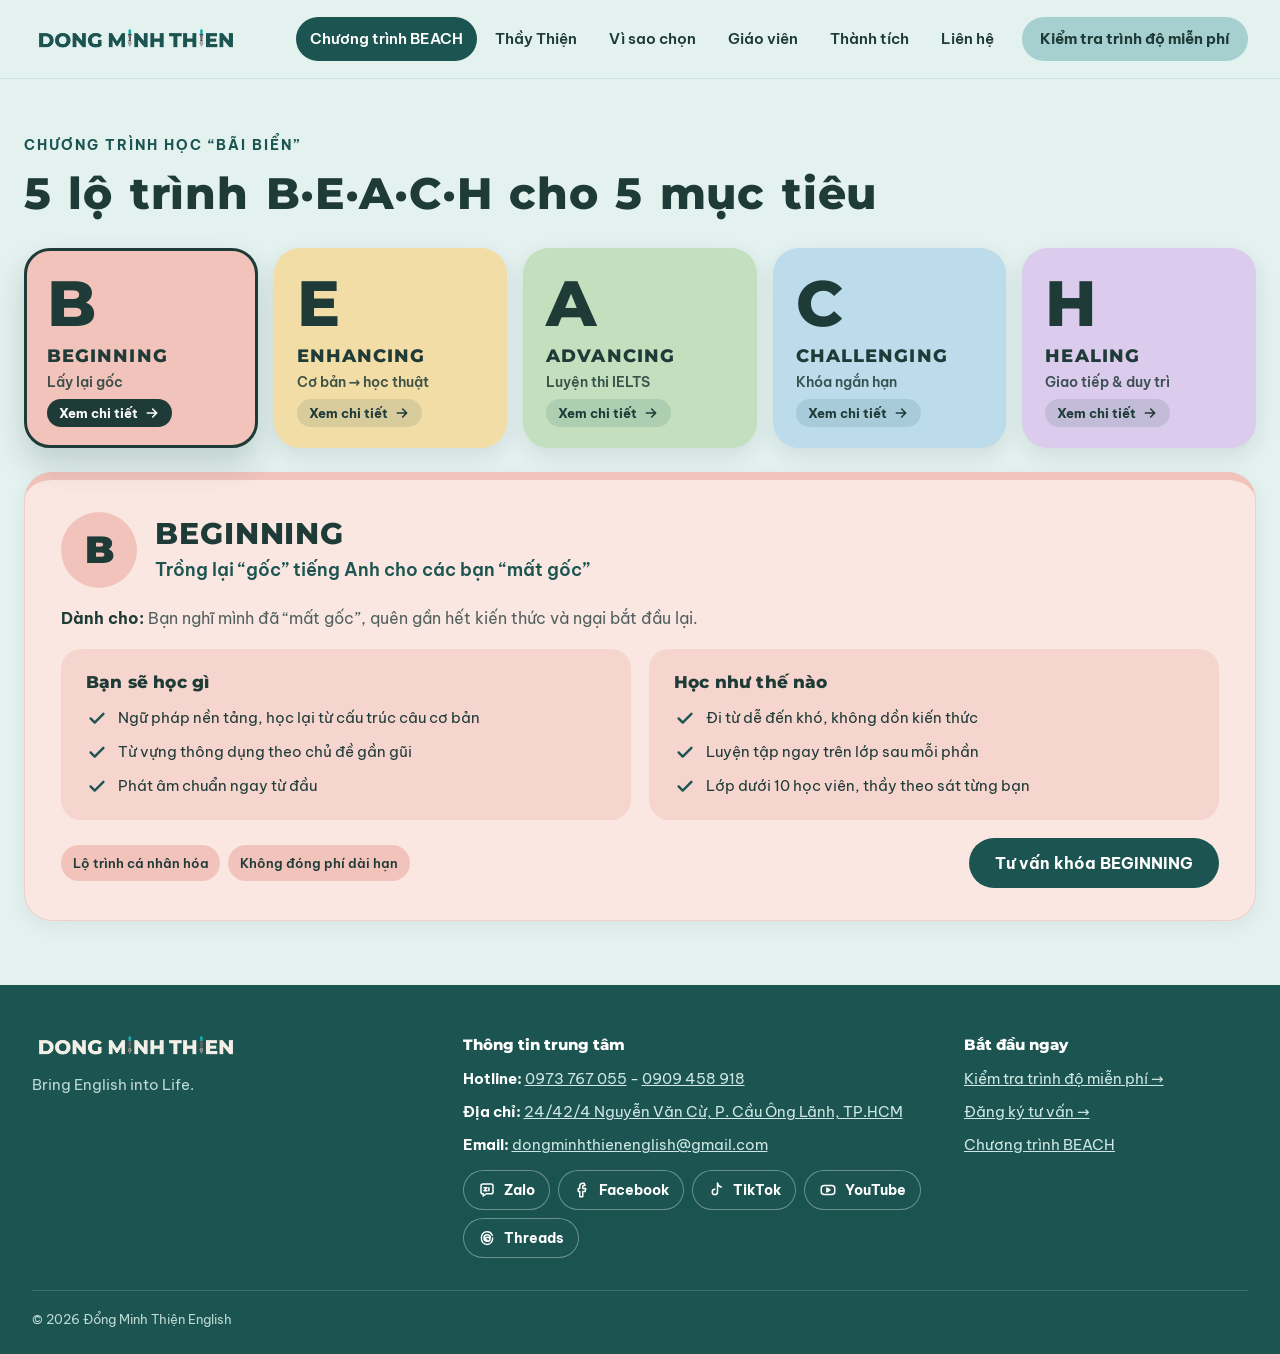
==== commit 7fe12414: "Theo feedback: nút MXH xanh chữ trắng, 'giáo viên' thay 'giảng viên', 'Founder – Head teacher' Co-Au" ====
--- a/beach.html
+++ b/beach.html
@@ -9,8 +9,8 @@
 <meta property="og:description" content="5 lộ trình Beginning, Enhancing, Advancing, Challenging, Healing cho 5 mục tiêu học tiếng Anh khác nhau.">
 <meta property="og:image" content="assets/img/thay-thien.png">
 <link rel="icon" href="assets/img/favicon.png">
-<link rel="stylesheet" href="assets/css/fonts.css?v=202611261212">
-<link rel="stylesheet" href="assets/css/style.css?v=202611261212">
+<link rel="stylesheet" href="assets/css/fonts.css?v=202611261350">
+<link rel="stylesheet" href="assets/css/style.css?v=202611261350">
 </head>
 <body>
 <div id="site-header"></div>
@@ -21,7 +21,7 @@
 </div></section>
 </main>
 <div id="site-footer"></div>
-<script src="assets/js/data.js?v=202611261212"></script>
-<script src="assets/js/site.js?v=202611261212"></script>
+<script src="assets/js/data.js?v=202611261350"></script>
+<script src="assets/js/site.js?v=202611261350"></script>
 </body>
 </html>
--- a/assets/css/style.css
+++ b/assets/css/style.css
@@ -667,3 +667,89 @@
 .why-grid .card:nth-of-type(2), .why-grid .card:nth-of-type(3) { background: var(--pu-t); border-color: var(--pu); }
 .why-grid .card:nth-of-type(2) .scl li:nth-child(n) .num { background: var(--pk-d); color: var(--ink); }
 .why-grid .card:nth-of-type(3) .compare th, .why-grid .card:nth-of-type(3) .compare td { border-bottom-color: #DDD0EC; }
+
+/* Hàng số liệu: 4 màu BEACH (hồng · vàng · xanh lá · xanh dương); thẻ học viên giữ tím */
+.stat-cards .stat:nth-child(1), .highlights .stat:nth-child(1) { background: var(--pk); }
+.stat-cards .stat:nth-child(2), .highlights .stat:nth-child(2) { background: var(--yl); }
+.stat-cards .stat:nth-child(3), .highlights .stat:nth-child(3) { background: var(--gr); }
+.stat-cards .stat:nth-child(4), .highlights .stat:nth-child(4) { background: var(--bl); }
+.stat-cards .stat:nth-child(1) .stat-value, .highlights .stat:nth-child(1) .stat-value { background: var(--pk-d); }
+.stat-cards .stat:nth-child(2) .stat-value, .highlights .stat:nth-child(2) .stat-value { background: var(--yl-d); }
+.stat-cards .stat:nth-child(3) .stat-value, .highlights .stat:nth-child(3) .stat-value { background: var(--gr-d); }
+.stat-cards .stat:nth-child(4) .stat-value, .highlights .stat:nth-child(4) .stat-value { background: var(--bl-d); }
+.why-grid .card:nth-of-type(2) .scl li:nth-child(1) .num { background: var(--pk-d); }
+.why-grid .card:nth-of-type(2) .scl li:nth-child(2) .num { background: var(--yl-d); }
+.why-grid .card:nth-of-type(2) .scl li:nth-child(3) .num { background: var(--gr-d); }
+
+/* =========================================================
+   CHỐT PHƯƠNG ÁN C: Thành tích & Vì sao chọn = kem + mint đậm
+   ========================================================= */
+.stat-cards .stat:nth-child(n), .highlights .stat:nth-child(n) { background: #A6D0CF; border: 0; box-shadow: 0 8px 22px rgba(31,59,56,.08); }
+.stat-cards .stat:nth-child(n) .stat-value, .highlights .stat:nth-child(n) .stat-value { background: #7FBAB5; color: #16302E; }
+.stat-cards .stat:nth-child(n) .stat-label, .highlights .stat:nth-child(n) .stat-label { color: #1F3B38; }
+.student, .student.s80, .student.s75, .student.s70 { background: #F6F1E7; border-color: #E4DACA; }
+.student .score, .student.s80 .score, .student.s75 .score, .student.s70 .score { background: #1B5450; color: #fff; }
+.student .avatar, .student.s80 .avatar, .student.s75 .avatar, .student.s70 .avatar { background: #A6D0CF; color: #1F3B38; }
+.why-grid .card:nth-of-type(2), .why-grid .card:nth-of-type(3) { background: #F6F1E7; border-color: #E4DACA; }
+.why-grid .card:nth-of-type(2) .scl li:nth-child(n) .num { background: #1B5450; color: #fff; }
+.why-grid .card:nth-of-type(3) .compare th, .why-grid .card:nth-of-type(3) .compare td { border-bottom-color: #E4DACA; }
+
+/* Thay màu kem bằng màu trong palette người dùng gửi (#C4DFDF · #D2E9E9 · #135D66 · #77B0AA) */
+.student, .student.s80, .student.s75, .student.s70,
+.why-grid .card:nth-of-type(2), .why-grid .card:nth-of-type(3) { background: #D2E9E9; border-color: #C4DFDF; box-shadow: 0 8px 22px rgba(19,93,102,.10); }
+.student .score, .student.s80 .score, .student.s75 .score, .student.s70 .score { background: #135D66; color: #fff; }
+.student .avatar, .student.s80 .avatar, .student.s75 .avatar, .student.s70 .avatar { background: #77B0AA; color: #fff; }
+.why-grid .card:nth-of-type(2) .scl li:nth-child(n) .num { background: #135D66; color: #fff; }
+.why-grid .card:nth-of-type(3) .compare th, .why-grid .card:nth-of-type(3) .compare td { border-bottom-color: #B7D6D6; }
+
+/* =========================================================
+   CHỐT PHƯƠNG ÁN 2: số liệu xanh cổ vịt #135D66 + thẻ trắng ngà #F8F6F4
+   ========================================================= */
+.stat-cards .stat:nth-child(n), .highlights .stat:nth-child(n) { background: #135D66; border: 0; box-shadow: 0 10px 24px rgba(19,93,102,.20); }
+.stat-cards .stat:nth-child(n) .stat-value, .highlights .stat:nth-child(n) .stat-value { background: #E3FEF7; color: #135D66; }
+.stat-cards .stat:nth-child(n) .stat-label, .highlights .stat:nth-child(n) .stat-label { color: #E3FEF7; }
+.student, .student.s80, .student.s75, .student.s70,
+.why-grid .card:nth-of-type(2), .why-grid .card:nth-of-type(3) { background: #F8F6F4; border-color: #E6E2DC; }
+.student .score, .student.s80 .score, .student.s75 .score, .student.s70 .score { background: #135D66; color: #fff; }
+.student .avatar, .student.s80 .avatar, .student.s75 .avatar, .student.s70 .avatar { background: #77B0AA; color: #fff; }
+.why-grid .card:nth-of-type(2) .scl li:nth-child(n) .num { background: #135D66; color: #fff; }
+.why-grid .card:nth-of-type(3) .compare th, .why-grid .card:nth-of-type(3) .compare td { border-bottom-color: #E6E2DC; }
+
+/* Màu nhấn số liệu & điểm: xanh đậm thương hiệu #1B5450 */
+.stat-cards .stat:nth-child(n), .highlights .stat:nth-child(n) { background: #1B5450; }
+.stat-cards .stat:nth-child(n) .stat-value, .highlights .stat:nth-child(n) .stat-value { color: #1B5450; }
+.student .score, .student.s80 .score, .student.s75 .score, .student.s70 .score,
+.why-grid .card:nth-of-type(2) .scl li:nth-child(n) .num { background: #1B5450; }
+
+/* =========================================================
+   Đồng bộ với trang Vì sao chọn: nhấn xanh đậm #1B5450, khung trắng ngà #F8F6F4
+   (trang Thầy Thiện, Giảng viên, Liên hệ)
+   ========================================================= */
+/* Thầy Thiện: 3 ô số giống ô số liệu */
+.tile { background: #1B5450; border: 0; box-shadow: 0 10px 24px rgba(27,84,80,.18); }
+.tile b { display: inline-block; background: #E3FEF7; color: #1B5450; border-radius: 12px; padding: 2px 14px; margin-bottom: 8px; }
+.tile span { display: block; color: #E3FEF7; }
+/* Khung thông tin trắng ngà */
+.cred-grid li, .teacher, .teacher.simple, .card,
+.contact-ico, .socials.big a, .cta-card.white { background: #F8F6F4; border: 1px solid #E6E2DC; box-shadow: 0 8px 22px rgba(27,84,80,.08); }
+.cred-grid .ico { stroke: #1B5450; }
+.teacher .checks .ico { stroke: #1B5450; }
+.role.sub { background: #1B5450; color: #fff; }
+.avatar-lg { background: #77B0AA; color: #fff; }
+.teacher-photo { background: #A6D0CF; }
+.contact-ico svg { stroke: #1B5450; }
+.socials.big a { color: #1F3B38; }
+.socials.big a:hover { background: #1B5450; color: #fff; }
+.cta-card.mint { background: #A6D0CF; }
+@media (max-width: 520px) {
+  .tile { padding: 14px 10px; min-width: 0; }
+  .tile b { font-size: 20px; padding: 2px 8px; }
+  .tile span { font-size: 12px; overflow-wrap: anywhere; }
+}
+
+/* Nút mạng xã hội: luôn xanh đậm chữ trắng */
+.socials a, .socials.big a, .site-footer .socials a { background: #1B5450; color: #fff; border: 1px solid #1B5450; box-shadow: 0 4px 12px rgba(27,84,80,.18); }
+.socials svg, .socials.big svg, .site-footer .socials svg { stroke: #fff; }
+.socials a:hover, .socials.big a:hover, .site-footer .socials a:hover { background: #0F3633; color: #fff; border-color: #0F3633; }
+.socials a:hover svg { stroke: #fff; }
+.site-footer .socials a { border-color: rgba(255,255,255,.35); }
